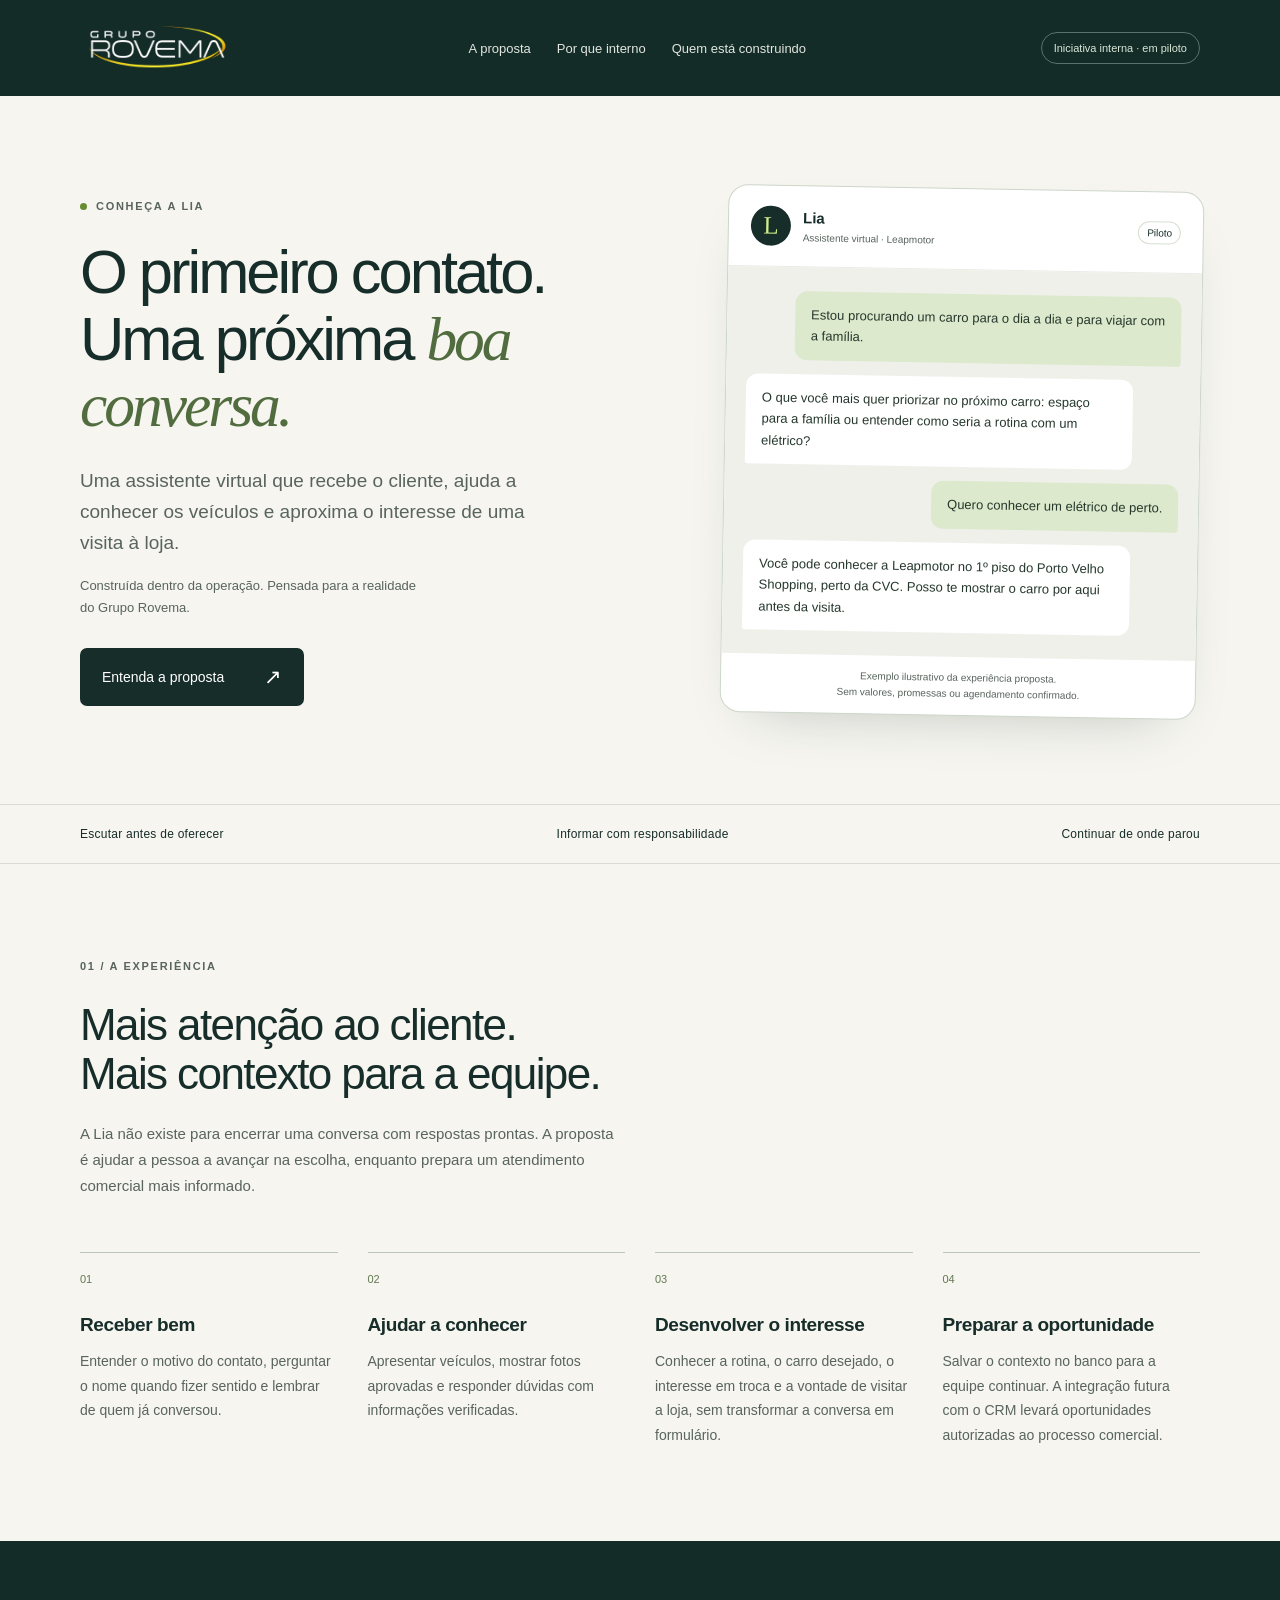
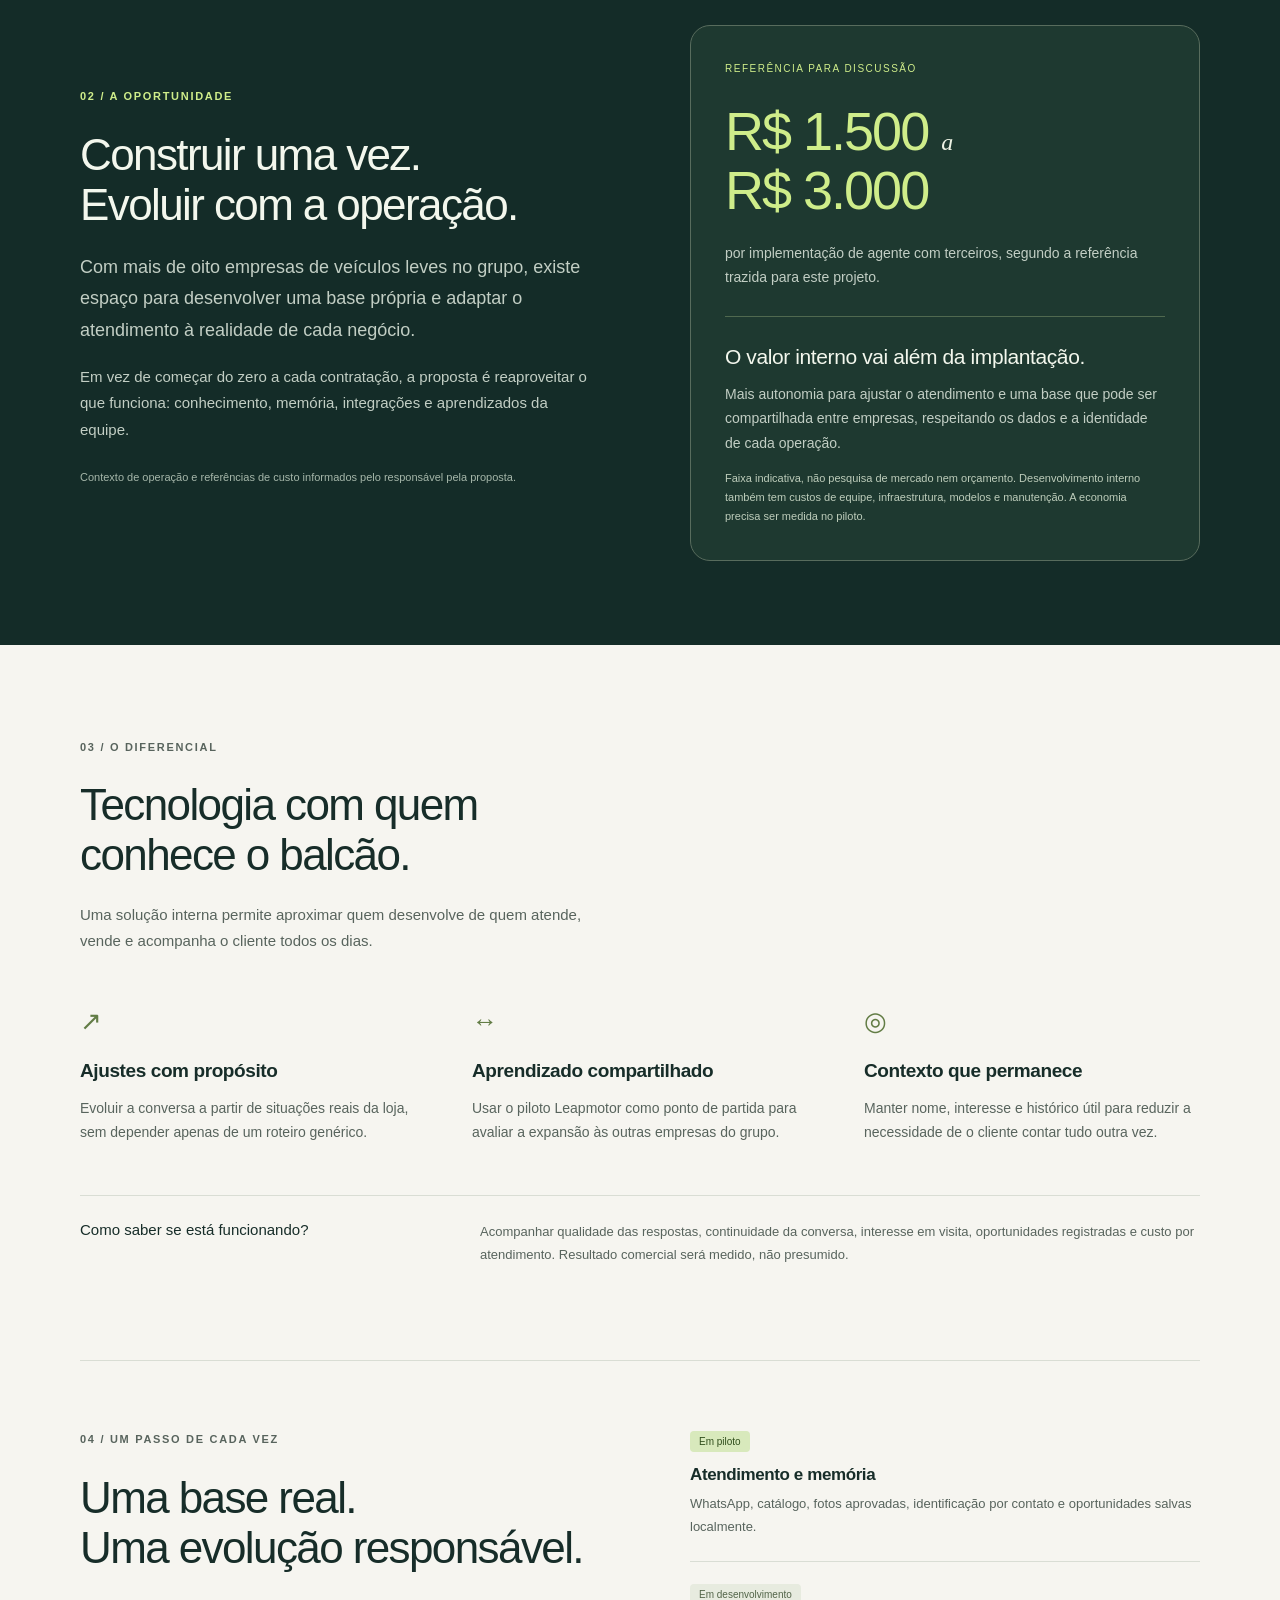
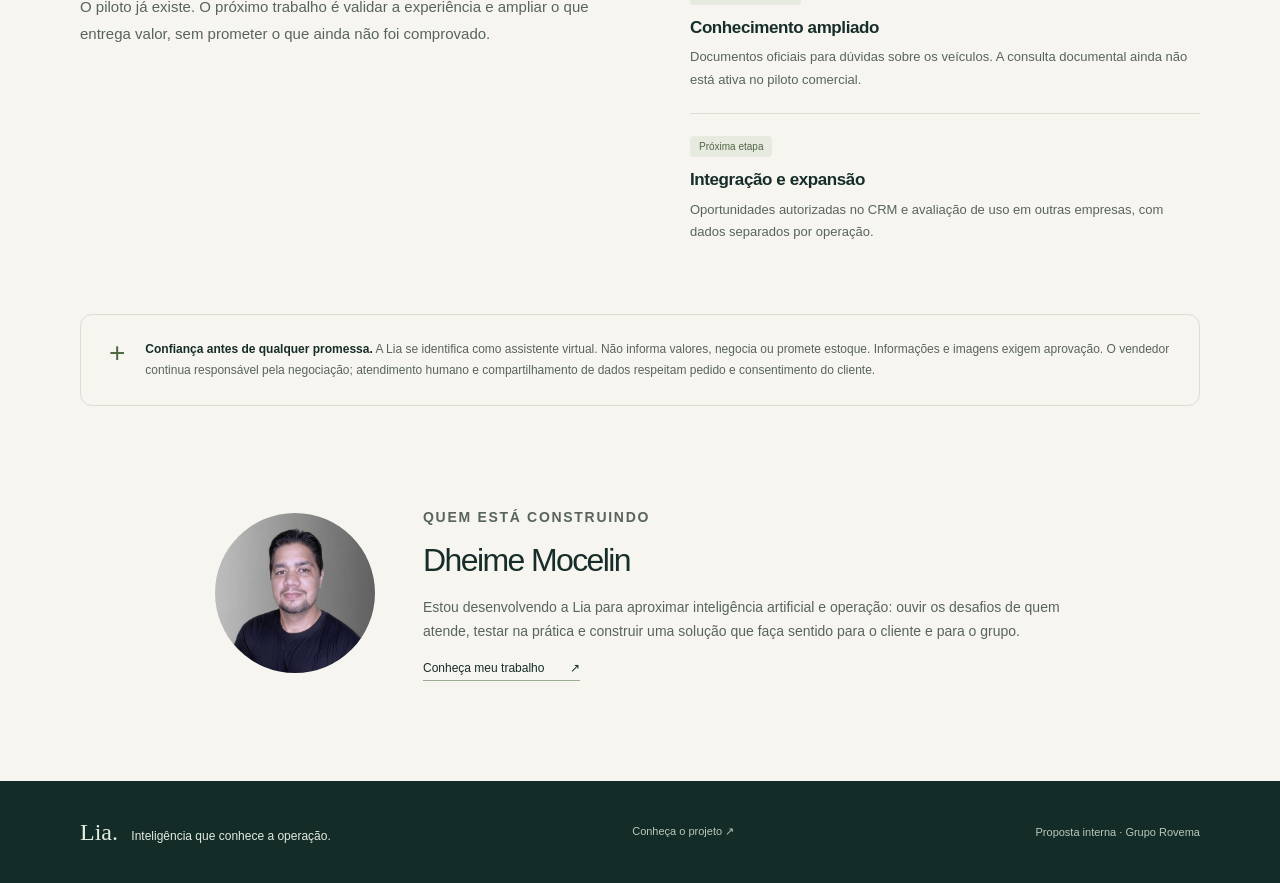
==== index.html @ 3233f300 "feat(site): present Lia value proposition for Grupo Rovema" ====
<!doctype html>
<html lang="pt-BR">
<head>
  <meta charset="utf-8">
  <meta name="viewport" content="width=device-width, initial-scale=1">
  <meta name="description" content="Lia: uma proposta de inteligência artificial desenvolvida a partir da operação para acolher clientes, apresentar veículos e preparar oportunidades no Grupo Rovema.">
  <meta name="theme-color" content="#142c28">
  <title>Lia · Inteligência que conhece a operação</title>
  <link rel="icon" href="assets/favicon.svg" type="image/svg+xml">
  <link rel="stylesheet" href="styles.css">
</head>
<body>
  <a class="skip" href="#conteudo">Pular para o conteúdo</a>
  <header class="header">
    <div class="container nav">
      <a class="brand" href="#inicio" aria-label="Grupo Rovema — início"><img src="assets/grupo-rovema.png" width="172" height="50" alt="Grupo Rovema"></a>
      <nav aria-label="Navegação principal"><a href="#proposta">A proposta</a><a href="#valor">Por que interno</a><a href="#autor">Quem está construindo</a></nav>
      <span class="project-tag">Iniciativa interna · em piloto</span>
    </div>
  </header>
  <main id="conteudo">
    <section class="hero container" id="inicio" aria-labelledby="hero-title">
      <div class="hero-copy">
        <p class="eyebrow"><span class="dot"></span> CONHEÇA A LIA</p>
        <h1 id="hero-title">O primeiro contato.<br>Uma próxima <em>boa conversa.</em></h1>
        <p class="intro">Uma assistente virtual que recebe o cliente, ajuda a conhecer os veículos e aproxima o interesse de uma visita à loja.</p>
        <p class="hero-note">Construída dentro da operação. Pensada para a realidade do Grupo Rovema.</p>
        <a class="button" href="#proposta">Entenda a proposta <span aria-hidden="true">↗</span></a>
      </div>
      <div class="conversation" aria-label="Exemplo ilustrativo de atendimento, não uma conversa real">
        <div class="chat-top"><span class="avatar" aria-hidden="true">L</span><div><strong>Lia</strong><span>Assistente virtual · Leapmotor</span></div><span class="chat-status">Piloto</span></div>
        <div class="chat-body">
          <p class="bubble client">Estou procurando um carro para o dia a dia e para viajar com a família.</p>
          <p class="bubble lia">O que você mais quer priorizar no próximo carro: espaço para a família ou entender como seria a rotina com um elétrico?</p>
          <p class="bubble client">Quero conhecer um elétrico de perto.</p>
          <p class="bubble lia">Você pode conhecer a Leapmotor no 1º piso do Porto Velho Shopping, perto da CVC. Posso te mostrar o carro por aqui antes da visita.</p>
        </div>
        <p class="chat-caption">Exemplo ilustrativo da experiência proposta.<br>Sem valores, promessas ou agendamento confirmado.</p>
      </div>
    </section>
    <div class="principles"><div class="container"><span>Escutar antes de oferecer</span><span>Informar com responsabilidade</span><span>Continuar de onde parou</span></div></div>

    <section class="section container" id="proposta" aria-labelledby="proposal-title">
      <div class="section-heading"><p class="eyebrow">01 / A EXPERIÊNCIA</p><h2 id="proposal-title">Mais atenção ao cliente.<br>Mais contexto para a equipe.</h2><p>A Lia não existe para encerrar uma conversa com respostas prontas. A proposta é ajudar a pessoa a avançar na escolha, enquanto prepara um atendimento comercial mais informado.</p></div>
      <div class="features">
        <article><span class="step">01</span><h3>Receber bem</h3><p>Entender o motivo do contato, perguntar o nome quando fizer sentido e lembrar de quem já conversou.</p></article>
        <article><span class="step">02</span><h3>Ajudar a conhecer</h3><p>Apresentar veículos, mostrar fotos aprovadas e responder dúvidas com informações verificadas.</p></article>
        <article><span class="step">03</span><h3>Desenvolver o interesse</h3><p>Conhecer a rotina, o carro desejado, o interesse em troca e a vontade de visitar a loja, sem transformar a conversa em formulário.</p></article>
        <article><span class="step">04</span><h3>Preparar a oportunidade</h3><p>Salvar o contexto no banco para a equipe continuar. A integração futura com o CRM levará oportunidades autorizadas ao processo comercial.</p></article>
      </div>
    </section>

    <section class="value-section" id="valor" aria-labelledby="value-title"><div class="container value-grid">
      <div><p class="eyebrow">02 / A OPORTUNIDADE</p><h2 id="value-title">Construir uma vez.<br>Evoluir com a operação.</h2><p class="value-intro">Com mais de oito empresas de veículos leves no grupo, existe espaço para desenvolver uma base própria e adaptar o atendimento à realidade de cada negócio.</p><p>Em vez de começar do zero a cada contratação, a proposta é reaproveitar o que funciona: conhecimento, memória, integrações e aprendizados da equipe.</p><p class="small muted-light">Contexto de operação e referências de custo informados pelo responsável pela proposta.</p></div>
      <div class="cost-panel"><p class="panel-label">REFERÊNCIA PARA DISCUSSÃO</p><div class="cost">R$ 1.500 <span>a</span><br>R$ 3.000</div><p>por implementação de agente com terceiros, segundo a referência trazida para este projeto.</p><div class="cost-rule"></div><h3>O valor interno vai além da implantação.</h3><p>Mais autonomia para ajustar o atendimento e uma base que pode ser compartilhada entre empresas, respeitando os dados e a identidade de cada operação.</p><p class="small cost-disclaimer">Faixa indicativa, não pesquisa de mercado nem orçamento. Desenvolvimento interno também tem custos de equipe, infraestrutura, modelos e manutenção. A economia precisa ser medida no piloto.</p></div>
    </div></section>

    <section class="section container" aria-labelledby="difference-title">
      <div class="section-heading"><p class="eyebrow">03 / O DIFERENCIAL</p><h2 id="difference-title">Tecnologia com quem<br>conhece o balcão.</h2><p>Uma solução interna permite aproximar quem desenvolve de quem atende, vende e acompanha o cliente todos os dias.</p></div>
      <div class="benefits"><article><span aria-hidden="true">↗</span><h3>Ajustes com propósito</h3><p>Evoluir a conversa a partir de situações reais da loja, sem depender apenas de um roteiro genérico.</p></article><article><span aria-hidden="true">↔</span><h3>Aprendizado compartilhado</h3><p>Usar o piloto Leapmotor como ponto de partida para avaliar a expansão às outras empresas do grupo.</p></article><article><span aria-hidden="true">◎</span><h3>Contexto que permanece</h3><p>Manter nome, interesse e histórico útil para reduzir a necessidade de o cliente contar tudo outra vez.</p></article></div>
      <div class="measure"><strong>Como saber se está funcionando?</strong><p>Acompanhar qualidade das respostas, continuidade da conversa, interesse em visita, oportunidades registradas e custo por atendimento. Resultado comercial será medido, não presumido.</p></div>
    </section>

    <section class="status-section container" aria-labelledby="status-title">
      <div><p class="eyebrow">04 / UM PASSO DE CADA VEZ</p><h2 id="status-title">Uma base real.<br>Uma evolução responsável.</h2><p>O piloto já existe. O próximo trabalho é validar a experiência e ampliar o que entrega valor, sem prometer o que ainda não foi comprovado.</p></div>
      <div class="status-list"><article><span class="status-label active">Em piloto</span><h3>Atendimento e memória</h3><p>WhatsApp, catálogo, fotos aprovadas, identificação por contato e oportunidades salvas localmente.</p></article><article><span class="status-label">Em desenvolvimento</span><h3>Conhecimento ampliado</h3><p>Documentos oficiais para dúvidas sobre os veículos. A consulta documental ainda não está ativa no piloto comercial.</p></article><article><span class="status-label">Próxima etapa</span><h3>Integração e expansão</h3><p>Oportunidades autorizadas no CRM e avaliação de uso em outras empresas, com dados separados por operação.</p></article></div>
    </section>

    <aside class="trust container" aria-label="Limites do atendimento"><span aria-hidden="true">+</span><p><strong>Confiança antes de qualquer promessa.</strong> A Lia se identifica como assistente virtual. Não informa valores, negocia ou promete estoque. Informações e imagens exigem aprovação. O vendedor continua responsável pela negociação; atendimento humano e compartilhamento de dados respeitam pedido e consentimento do cliente.</p></aside>

    <section class="author container" id="autor" aria-labelledby="author-title"><img src="assets/dheime-mocelin.jpg" width="160" height="160" alt="Dheime Mocelin, responsável pela proposta" loading="lazy"><div><p class="eyebrow">QUEM ESTÁ CONSTRUINDO</p><h2 id="author-title">Dheime Mocelin</h2><p>Estou desenvolvendo a Lia para aproximar inteligência artificial e operação: ouvir os desafios de quem atende, testar na prática e construir uma solução que faça sentido para o cliente e para o grupo.</p><a class="text-link" href="https://github.com/dheimemocelin" target="_blank" rel="noopener noreferrer">Conheça meu trabalho <span aria-hidden="true">↗</span></a></div></section>
  </main>
  <footer class="footer"><div class="container"><p><strong>Lia.</strong> Inteligência que conhece a operação.</p><a href="https://github.com/dheimemocelin/leap_ia_assistant" target="_blank" rel="noopener noreferrer">Conheça o projeto <span aria-hidden="true">↗</span></a><span>Proposta interna · Grupo Rovema</span></div></footer>
</body>
</html>
---- styles.css ----
:root{--paper:#f6f5f0;--ink:#172d29;--muted:#58645d;--line:#d9ddd4;--accent:#cfed8a;--dark:#142c28;--white:#fff;--radius:20px;font-family:Arial,Helvetica,sans-serif;color:var(--ink);background:var(--paper);font-synthesis:none;scroll-behavior:smooth;scroll-padding-top:24px}*{box-sizing:border-box}body{margin:0}a{color:inherit}button,a{-webkit-tap-highlight-color:transparent}a:focus-visible{outline:3px solid #718839;outline-offset:6px}img{max-width:100%;height:auto}.container{width:min(1120px,calc(100% - 64px));margin-inline:auto}.skip{position:absolute;left:16px;top:-100px;padding:12px;background:var(--white);z-index:10}.skip:focus{top:12px}.header{background:var(--dark);color:#fff}.nav{min-height:96px;display:flex;align-items:center;justify-content:space-between;gap:24px}.brand{display:flex;flex-shrink:0}.brand img{width:154px}.nav nav{display:flex;gap:26px;font-size:13px}.nav nav a{text-decoration:none;color:#e1e7df}.nav nav a:hover{text-decoration:underline;text-underline-offset:6px}.project-tag{border:1px solid #5b7169;border-radius:30px;padding:9px 12px;font-size:11px;color:#d9e7d8;white-space:nowrap}.hero{display:grid;grid-template-columns:1.2fr 1fr;gap:72px;align-items:center;padding-block:92px 88px}.eyebrow{font-size:11px;font-weight:700;letter-spacing:1.7px;line-height:1.6;margin:0 0 24px;display:flex;align-items:center;gap:9px}.dot{width:7px;height:7px;border-radius:50%;background:#688c31}h1,h2,h3,p{margin-top:0}h1{font-size:clamp(42px,4.8vw,66px);line-height:1.08;letter-spacing:-3px;font-weight:500;margin-bottom:26px}h1 em{font-family:Georgia,'Times New Roman',serif;font-weight:400;color:#516c3e}h2{font-size:clamp(32px,3.6vw,44px);line-height:1.13;letter-spacing:-1.6px;font-weight:500;margin-bottom:22px}h3{font-size:19px;line-height:1.3;font-weight:600;letter-spacing:-.4px;margin-bottom:12px}p{font-size:15px;line-height:1.75;color:var(--muted)}.intro{font-size:19px;line-height:1.65;max-width:460px;margin-bottom:16px}.hero-note{font-size:13px;max-width:350px;margin-bottom:28px}.button{display:inline-flex;align-items:center;gap:40px;padding:17px 22px;background:var(--ink);color:#fff;border-radius:7px;text-decoration:none;font-size:14px}.button:hover{background:#2a4940}.button span{font-size:21px}.conversation{border:1px solid #cdd6c9;border-radius:var(--radius);background:#fff;box-shadow:0 24px 60px -36px #233b2959;transform:rotate(1deg);overflow:hidden}.chat-top{display:flex;align-items:center;gap:12px;padding:20px 22px;border-bottom:1px solid #e9ece6}.avatar{display:grid;place-items:center;width:40px;height:40px;border-radius:50%;background:var(--ink);color:var(--accent);font-family:Georgia,serif;font-size:25px}.chat-top strong{font-size:15px}.chat-top div>span{display:block;font-size:10px;color:var(--muted);margin-top:5px}.chat-status{margin-left:auto;font-size:10px;padding:5px 8px;border:1px solid #d7dfd1;border-radius:20px}.chat-body{background:#eef0e9;padding:24px 20px;display:flex;flex-direction:column;gap:14px}.bubble{font-size:13px;line-height:1.65;margin:0;max-width:89%;padding:13px 16px;border-radius:12px;color:#26382d}.client{align-self:flex-end;background:#dce9cc;border-bottom-right-radius:3px}.lia{background:#fff;border-bottom-left-radius:3px}.chat-caption{font-size:10px;text-align:center;line-height:1.6;padding:13px 16px;margin:0}.principles{border-block:1px solid var(--line)}.principles .container{display:flex;justify-content:space-between;gap:20px;padding-block:22px;font-size:12px;letter-spacing:.25px}.section{padding-block:94px}.section-heading{max-width:610px;margin-bottom:52px}.section-heading>p:last-child{max-width:545px;margin-bottom:0}.features{display:grid;grid-template-columns:repeat(4,1fr);gap:30px}.features article{border-top:1px solid #bac5b7;padding-top:20px}.step{display:block;font-size:11px;color:#637853;margin-bottom:28px}.features p,.benefits p{font-size:14px;margin-bottom:0}.value-section{background:var(--dark);color:#f3f7ed;padding-block:84px}.value-grid{display:grid;grid-template-columns:1fr 1fr;gap:100px;align-items:center}.value-grid .eyebrow{color:var(--accent)}.value-grid>div>p{color:#c2cec4}.value-intro{font-size:18px!important}.small{font-size:11px!important;line-height:1.7}.muted-light{color:#a6b7aa!important;margin-top:25px}.cost-panel{border:1px solid #586c5d;border-radius:var(--radius);padding:34px;background:#1e3930}.panel-label{font-size:10px!important;letter-spacing:1.5px;color:var(--accent)!important}.cost{font-size:54px;line-height:1.1;letter-spacing:-2px;margin:24px 0 20px;color:var(--accent)}.cost span{font-size:24px;font-family:Georgia,serif;font-style:italic;color:#edf2e4}.cost-panel p{color:#d2ddcf;font-size:14px}.cost-panel h3{font-weight:500;font-size:21px}.cost-rule{border-top:1px solid #50694f;margin-block:26px}.cost-disclaimer{color:#becdbb!important;margin-bottom:0}.benefits{display:grid;grid-template-columns:repeat(3,1fr);gap:56px}.benefits article>span{display:block;font-size:26px;margin-bottom:22px;color:#627c45}.measure{margin-top:50px;border-top:1px solid var(--line);padding-top:25px;display:grid;grid-template-columns:1fr 2fr;gap:40px}.measure strong{font-size:15px;font-weight:500}.measure p{font-size:13px;margin:0}.status-section{border-top:1px solid var(--line);padding-block:70px;display:grid;grid-template-columns:1fr 1fr;gap:100px}.status-list article{border-bottom:1px solid var(--line);padding-bottom:22px;margin-bottom:22px}.status-list article:last-child{margin:0;border:0;padding:0}.status-label{display:inline-block;color:#526448;background:#e7ebdf;padding:5px 9px;border-radius:4px;font-size:10px;margin-bottom:12px}.status-label.active{background:#d8e9bc;color:#304e1c}.status-list h3{font-size:17px;margin-bottom:7px}.status-list p{font-size:13px;margin:0}.trust{display:flex;gap:20px;border:1px solid var(--line);border-radius:12px;padding:24px 28px}.trust>span{font-size:28px;line-height:1;color:#4e6940}.trust p{font-size:12px;margin:0}.trust strong{color:var(--ink);font-weight:600}.author{padding-block:100px;display:grid;grid-template-columns:160px 1fr;gap:48px;max-width:850px;align-items:center}.author img{border-radius:50%;aspect-ratio:1;object-fit:cover;filter:saturate(.7)}.author .eyebrow{margin-bottom:14px}.author h2{font-size:32px;margin-bottom:16px}.author p{font-size:14px}.text-link{font-size:12px;text-decoration:none;border-bottom:1px solid #9baa91;padding-bottom:5px;display:inline-flex;gap:26px}.footer{background:var(--dark);color:#e4ebdf}.footer .container{padding-block:30px;display:flex;align-items:center;justify-content:space-between;gap:20px}.footer p{color:#e4ebdf;font-size:12px;margin:0}.footer strong{font-family:Georgia,serif;font-size:24px;font-weight:400;margin-right:10px}.footer a,.footer span{font-size:11px;color:#b9c9b9}.footer a{text-decoration:none}.footer a:hover,.text-link:hover{text-decoration:underline}@media(min-width:1500px){.hero{padding-block:110px}}@media(max-width:980px){.nav nav{gap:16px}.project-tag{display:none}.hero{gap:40px}h1{letter-spacing:-2px}.features{grid-template-columns:repeat(2,1fr);row-gap:36px}.value-grid,.status-section{gap:45px}.benefits{gap:30px}.cost{font-size:47px}}@media(max-width:680px){.container{width:calc(100% - 40px)}.nav{min-height:80px;gap:14px}.brand img{width:122px}.nav nav{gap:14px}.nav nav a{font-size:11px}.nav nav a:last-child{display:none}.hero{grid-template-columns:1fr;padding-block:54px;gap:42px}.hero h1{font-size:47px;letter-spacing:-2.5px}.intro{font-size:17px}.conversation{transform:none;max-width:440px;width:100%;justify-self:center}.principles .container{flex-direction:column;gap:12px;text-align:center;padding-block:22px}.section{padding-block:60px}.section-heading{margin-bottom:35px}.features{gap:28px 22px}.features h3{font-size:17px}.features p{font-size:13px}.step{margin-bottom:18px}.value-grid,.status-section{grid-template-columns:1fr;gap:30px}.value-section{padding-block:54px}.cost-panel{padding:27px}.benefits{grid-template-columns:1fr;gap:30px}.benefits article>span{margin-bottom:12px}.measure{grid-template-columns:1fr;gap:12px;margin-top:32px}.status-section{padding-block:54px}.trust{padding:22px;gap:14px}.author{grid-template-columns:1fr;gap:24px;padding-block:64px}.author img{width:112px}.footer .container{flex-direction:column;align-items:flex-start;gap:18px}.eyebrow{font-size:10px;margin-bottom:18px}h2{font-size:34px}}@media(prefers-reduced-motion:reduce){:root{scroll-behavior:auto}}
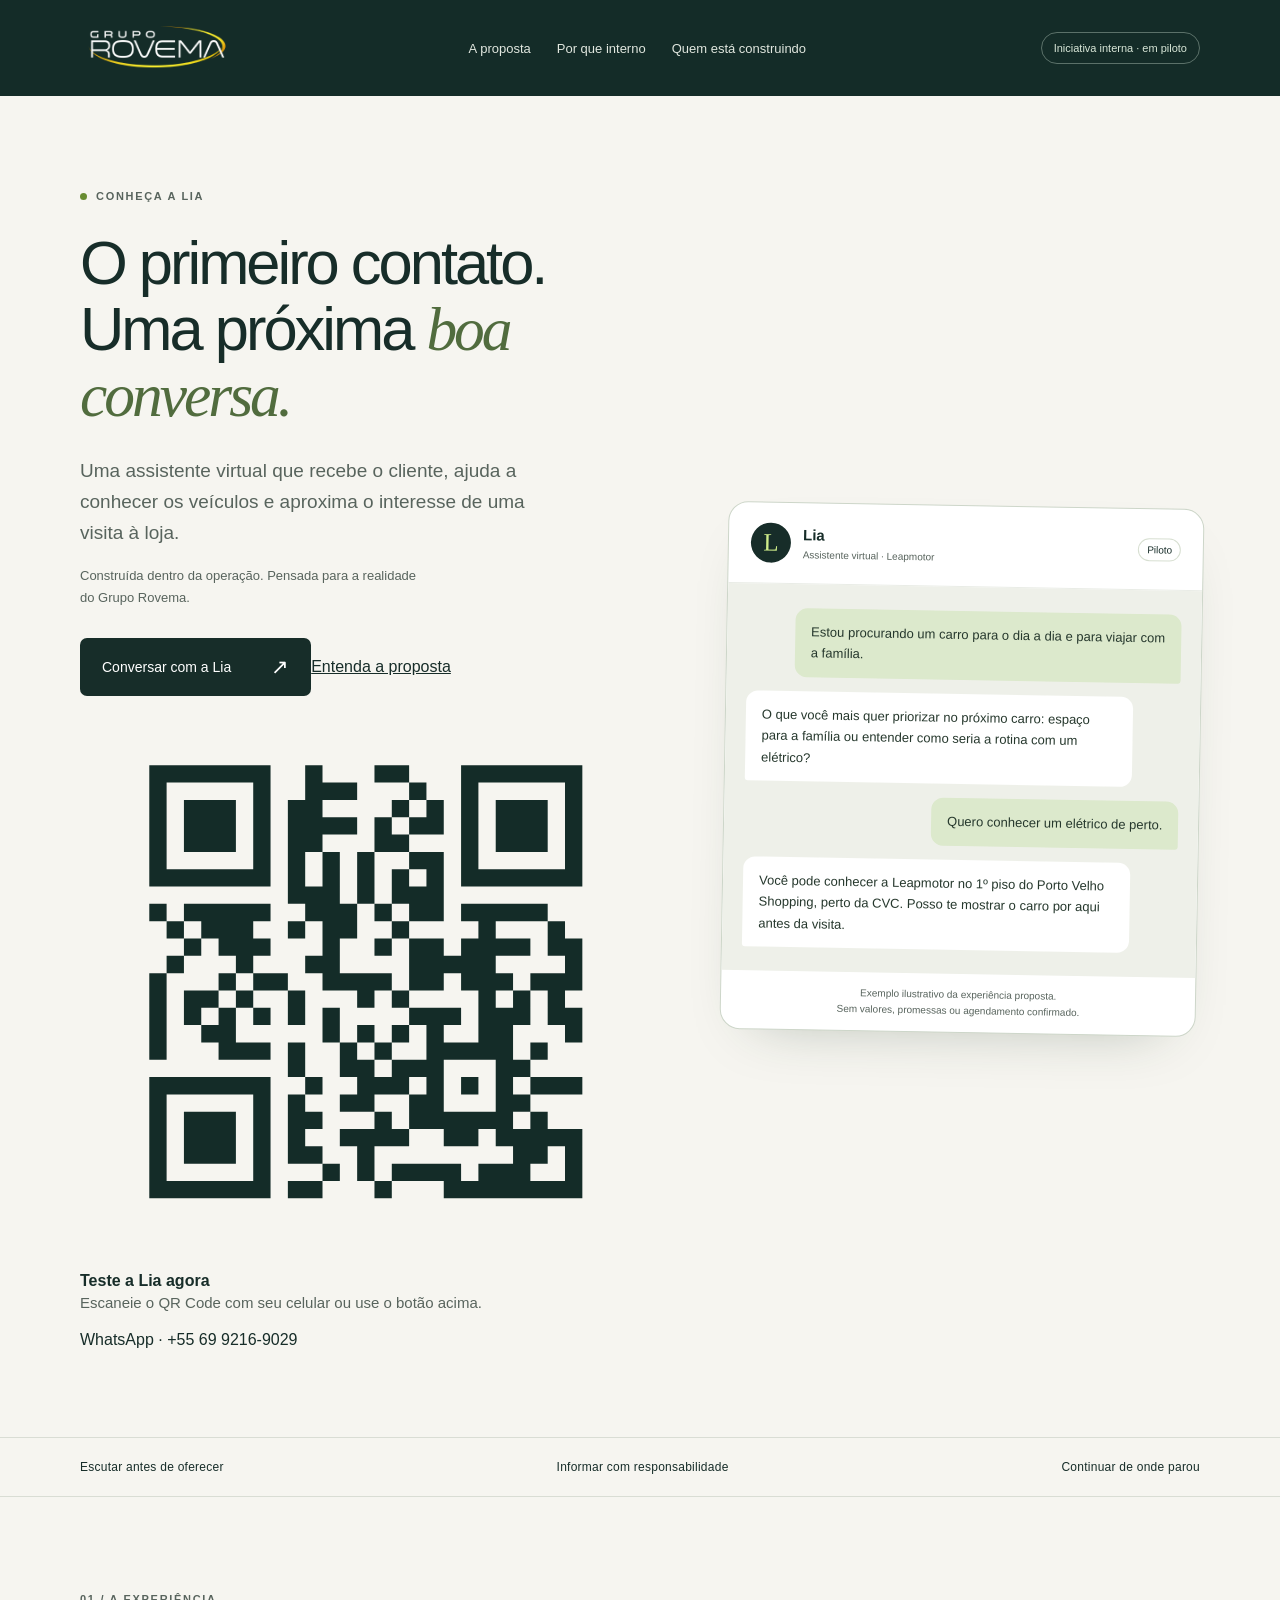
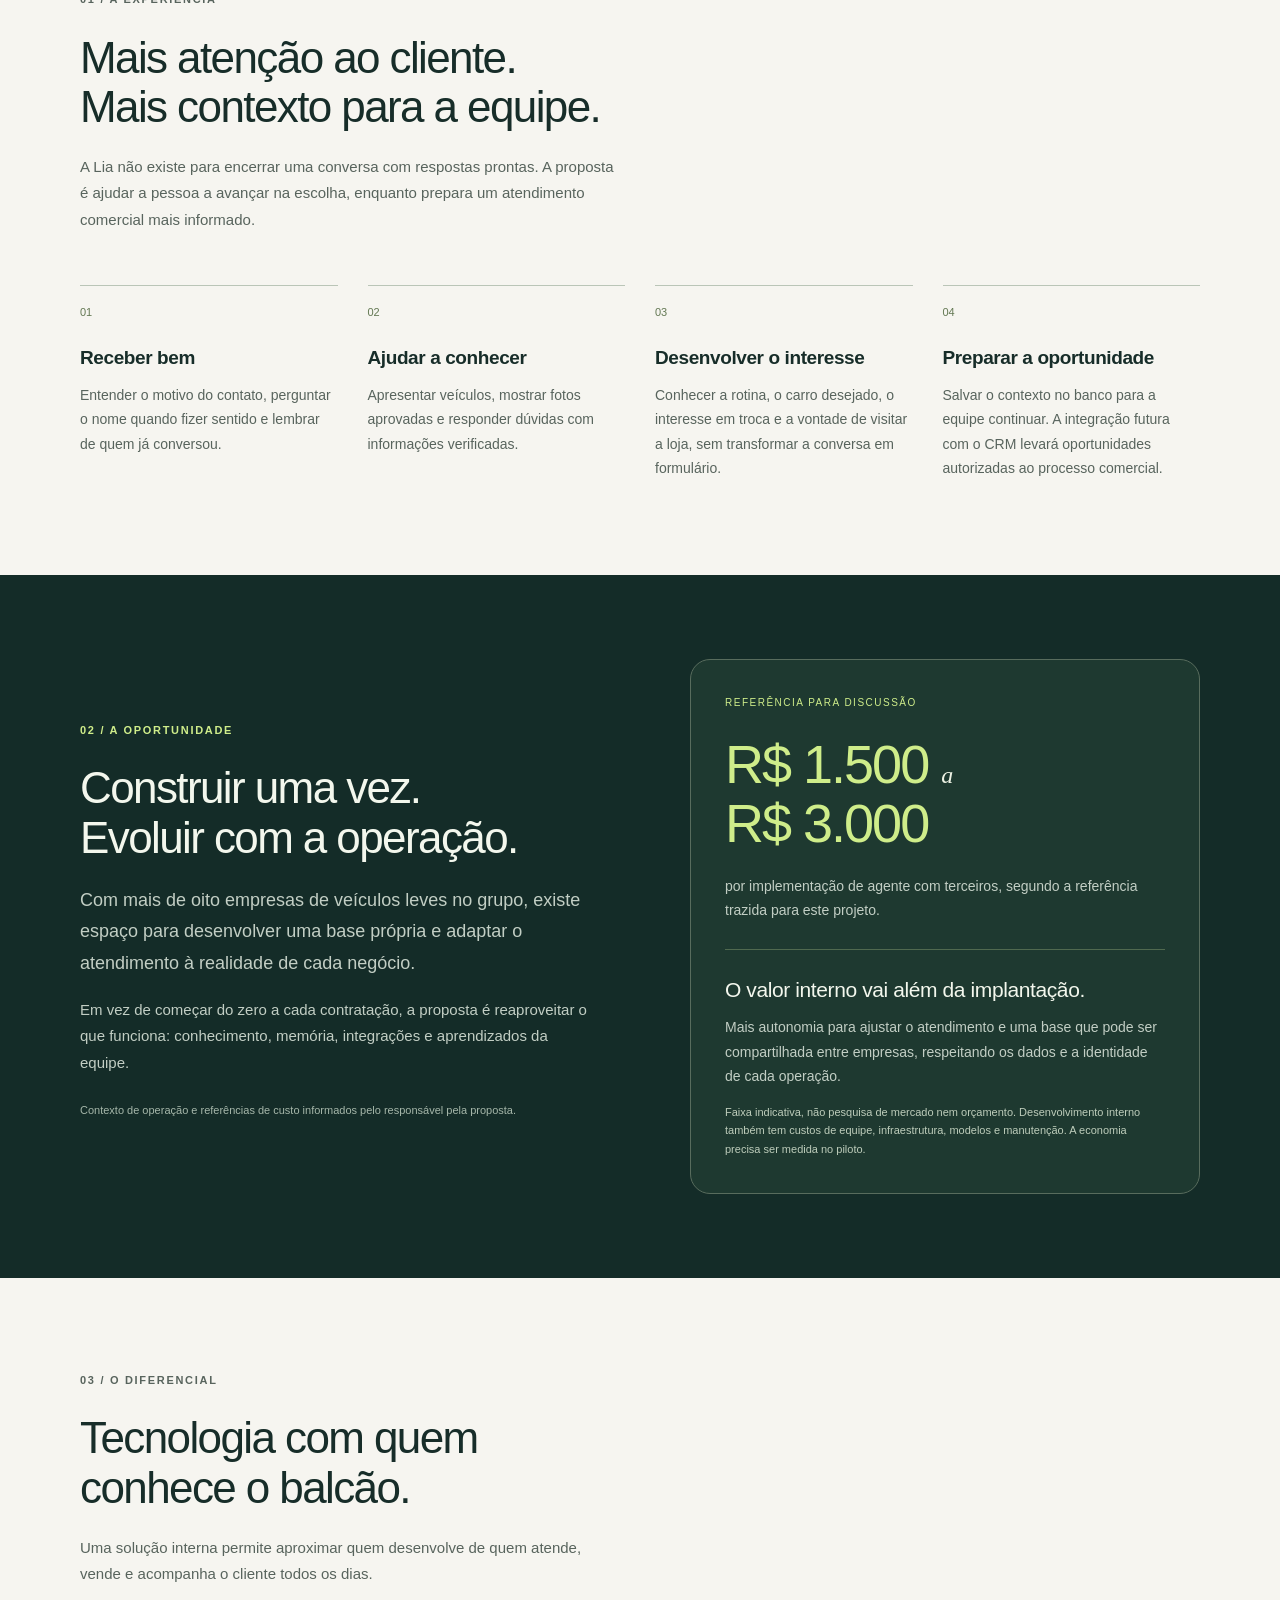
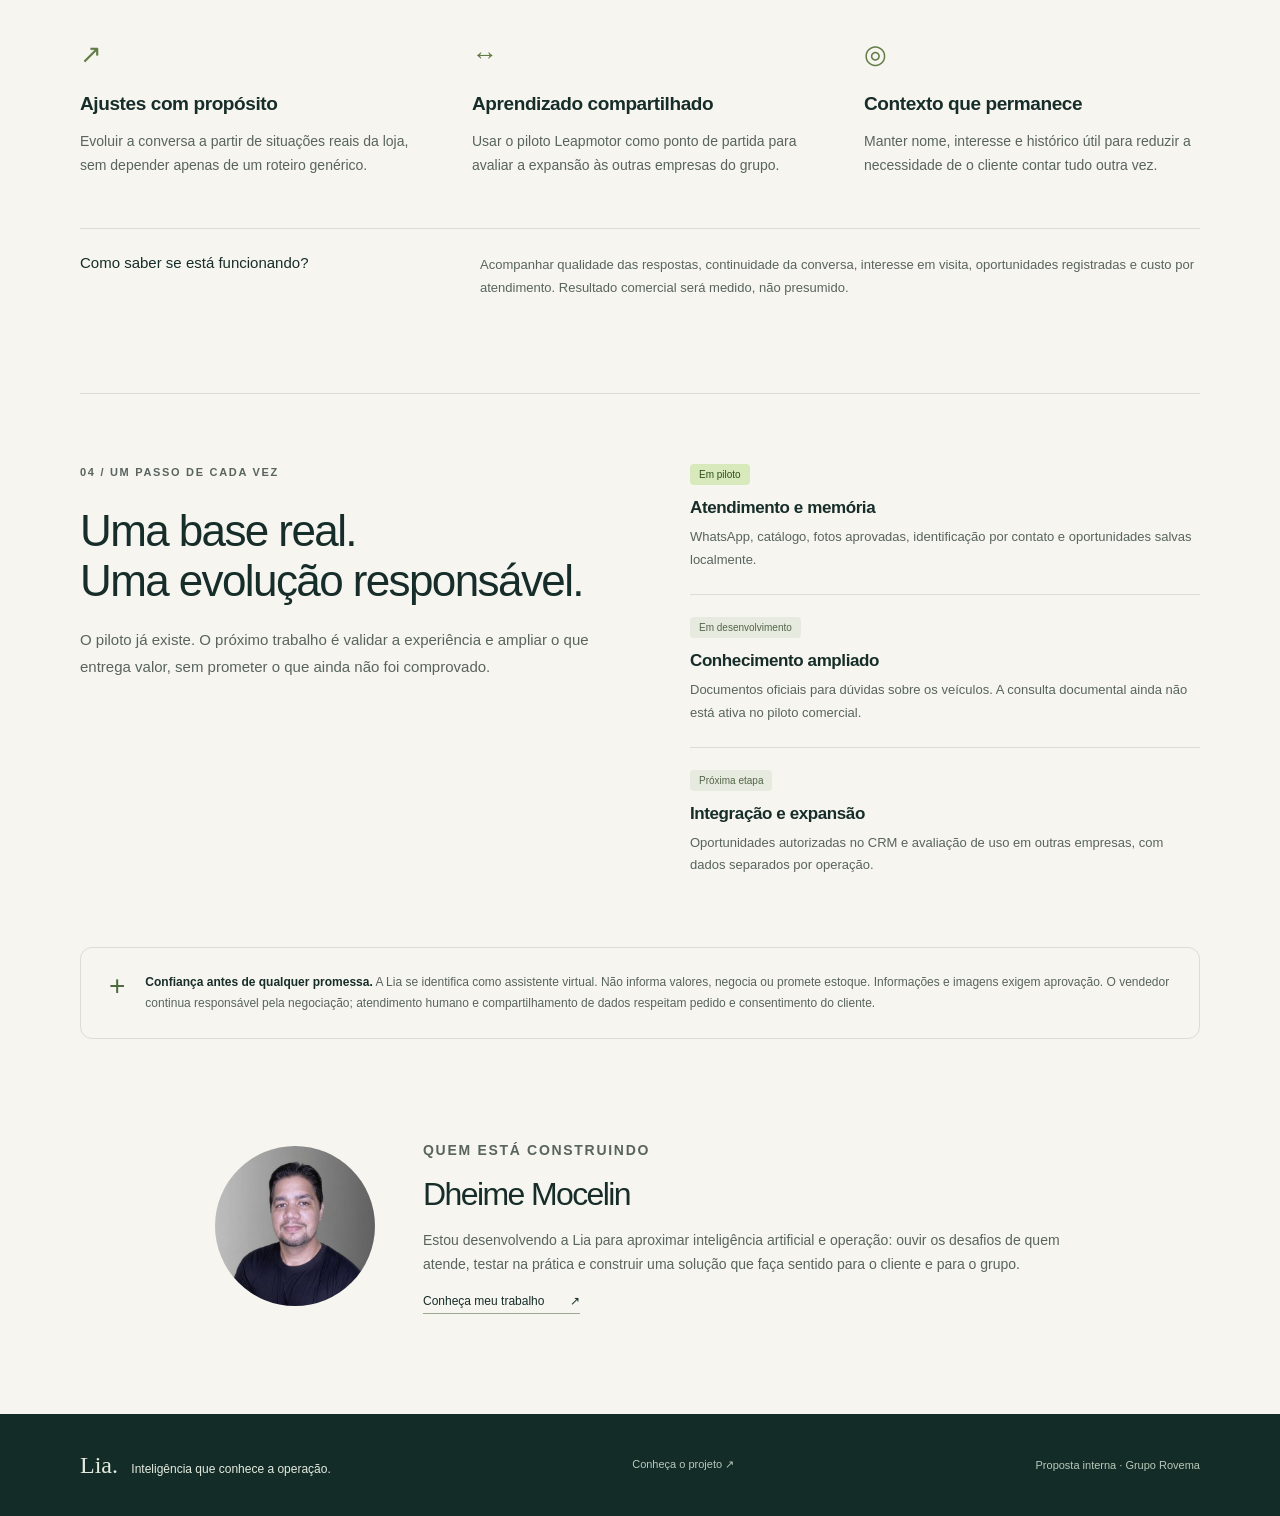
==== commit b639b014: "feat(site): display scannable Lia WhatsApp QR in hero" ====
--- a/index.html
+++ b/index.html
@@ -25,7 +25,7 @@
         <h1 id="hero-title">O primeiro contato.<br>Uma próxima <em>boa conversa.</em></h1>
         <p class="intro">Uma assistente virtual que recebe o cliente, ajuda a conhecer os veículos e aproxima o interesse de uma visita à loja.</p>
         <p class="hero-note">Construída dentro da operação. Pensada para a realidade do Grupo Rovema.</p>
-        <a class="button" href="#proposta">Entenda a proposta <span aria-hidden="true">↗</span></a>
+        <div class="hero-actions"><a class="button" href="https://wa.me/556992169029" target="_blank" rel="noopener noreferrer">Conversar com a Lia <span aria-hidden="true">↗</span></a><a class="secondary-link" href="#proposta">Entenda a proposta</a></div><div class="qr-box"><a href="https://wa.me/556992169029" target="_blank" rel="noopener noreferrer" aria-label="Escanear QR Code para testar a Lia no WhatsApp"><svg xmlns="http://www.w3.org/2000/svg" viewBox="0 0 33 33" role="img" aria-label="QR Code para conversar com Lia no WhatsApp"><path fill="#142c28" d="M4 4h7v1h-7z M13 4h1v1h-1z M17 4h2v1h-2z M22 4h7v1h-7z M4 5h1v1h-1z M10 5h1v1h-1z M13 5h3v1h-3z M19 5h1v1h-1z M22 5h1v1h-1z M28 5h1v1h-1z M4 6h1v1h-1z M6 6h3v1h-3z M10 6h1v1h-1z M12 6h2v1h-2z M18 6h1v1h-1z M20 6h1v1h-1z M22 6h1v1h-1z M24 6h3v1h-3z M28 6h1v1h-1z M4 7h1v1h-1z M6 7h3v1h-3z M10 7h1v1h-1z M12 7h4v1h-4z M17 7h1v1h-1z M19 7h2v1h-2z M22 7h1v1h-1z M24 7h3v1h-3z M28 7h1v1h-1z M4 8h1v1h-1z M6 8h3v1h-3z M10 8h1v1h-1z M12 8h2v1h-2z M17 8h2v1h-2z M22 8h1v1h-1z M24 8h3v1h-3z M28 8h1v1h-1z M4 9h1v1h-1z M10 9h1v1h-1z M12 9h1v1h-1z M14 9h1v1h-1z M16 9h1v1h-1z M19 9h2v1h-2z M22 9h1v1h-1z M28 9h1v1h-1z M4 10h7v1h-7z M12 10h1v1h-1z M14 10h1v1h-1z M16 10h1v1h-1z M18 10h1v1h-1z M20 10h1v1h-1z M22 10h7v1h-7z M12 11h3v1h-3z M16 11h1v1h-1z M18 11h3v1h-3z M4 12h1v1h-1z M6 12h5v1h-5z M13 12h3v1h-3z M17 12h1v1h-1z M19 12h2v1h-2z M22 12h5v1h-5z M5 13h1v1h-1z M7 13h3v1h-3z M12 13h1v1h-1z M14 13h2v1h-2z M18 13h1v1h-1z M23 13h1v1h-1z M27 13h1v1h-1z M6 14h1v1h-1z M8 14h3v1h-3z M14 14h1v1h-1z M17 14h1v1h-1z M19 14h2v1h-2z M22 14h4v1h-4z M27 14h2v1h-2z M5 15h1v1h-1z M9 15h1v1h-1z M13 15h2v1h-2z M19 15h5v1h-5z M28 15h1v1h-1z M4 16h1v1h-1z M8 16h1v1h-1z M10 16h2v1h-2z M14 16h4v1h-4z M19 16h2v1h-2z M22 16h3v1h-3z M26 16h3v1h-3z M4 17h1v1h-1z M6 17h2v1h-2z M9 17h1v1h-1z M12 17h1v1h-1z M16 17h1v1h-1z M18 17h1v1h-1z M23 17h1v1h-1z M25 17h1v1h-1z M27 17h1v1h-1z M4 18h1v1h-1z M6 18h1v1h-1z M8 18h1v1h-1z M10 18h1v1h-1z M12 18h1v1h-1z M14 18h1v1h-1z M19 18h3v1h-3z M23 18h3v1h-3z M27 18h2v1h-2z M4 19h1v1h-1z M7 19h2v1h-2z M14 19h1v1h-1z M16 19h1v1h-1z M18 19h1v1h-1z M20 19h1v1h-1z M23 19h2v1h-2z M28 19h1v1h-1z M4 20h1v1h-1z M8 20h3v1h-3z M12 20h1v1h-1z M15 20h1v1h-1z M17 20h1v1h-1z M20 20h5v1h-5z M26 20h1v1h-1z M12 21h1v1h-1z M15 21h2v1h-2z M18 21h3v1h-3z M24 21h2v1h-2z M4 22h7v1h-7z M13 22h1v1h-1z M16 22h3v1h-3z M20 22h1v1h-1z M22 22h1v1h-1z M24 22h1v1h-1z M26 22h3v1h-3z M4 23h1v1h-1z M10 23h1v1h-1z M12 23h1v1h-1z M15 23h2v1h-2z M19 23h2v1h-2z M24 23h2v1h-2z M4 24h1v1h-1z M6 24h3v1h-3z M10 24h1v1h-1z M12 24h2v1h-2z M17 24h1v1h-1z M19 24h6v1h-6z M26 24h1v1h-1z M4 25h1v1h-1z M6 25h3v1h-3z M10 25h1v1h-1z M12 25h1v1h-1z M15 25h4v1h-4z M21 25h2v1h-2z M24 25h5v1h-5z M4 26h1v1h-1z M6 26h3v1h-3z M10 26h1v1h-1z M12 26h2v1h-2z M16 26h1v1h-1z M25 26h2v1h-2z M28 26h1v1h-1z M4 27h1v1h-1z M10 27h1v1h-1z M14 27h1v1h-1z M16 27h1v1h-1z M18 27h4v1h-4z M23 27h3v1h-3z M28 27h1v1h-1z M4 28h7v1h-7z M12 28h2v1h-2z M17 28h1v1h-1z M21 28h8v1h-8z"/></svg></a><div><strong>Teste a Lia agora</strong><p>Escaneie o QR Code com seu celular ou use o botão acima.</p><span>WhatsApp · +55 69 9216-9029</span></div></div>
       </div>
       <div class="conversation" aria-label="Exemplo ilustrativo de atendimento, não uma conversa real">
         <div class="chat-top"><span class="avatar" aria-hidden="true">L</span><div><strong>Lia</strong><span>Assistente virtual · Leapmotor</span></div><span class="chat-status">Piloto</span></div>
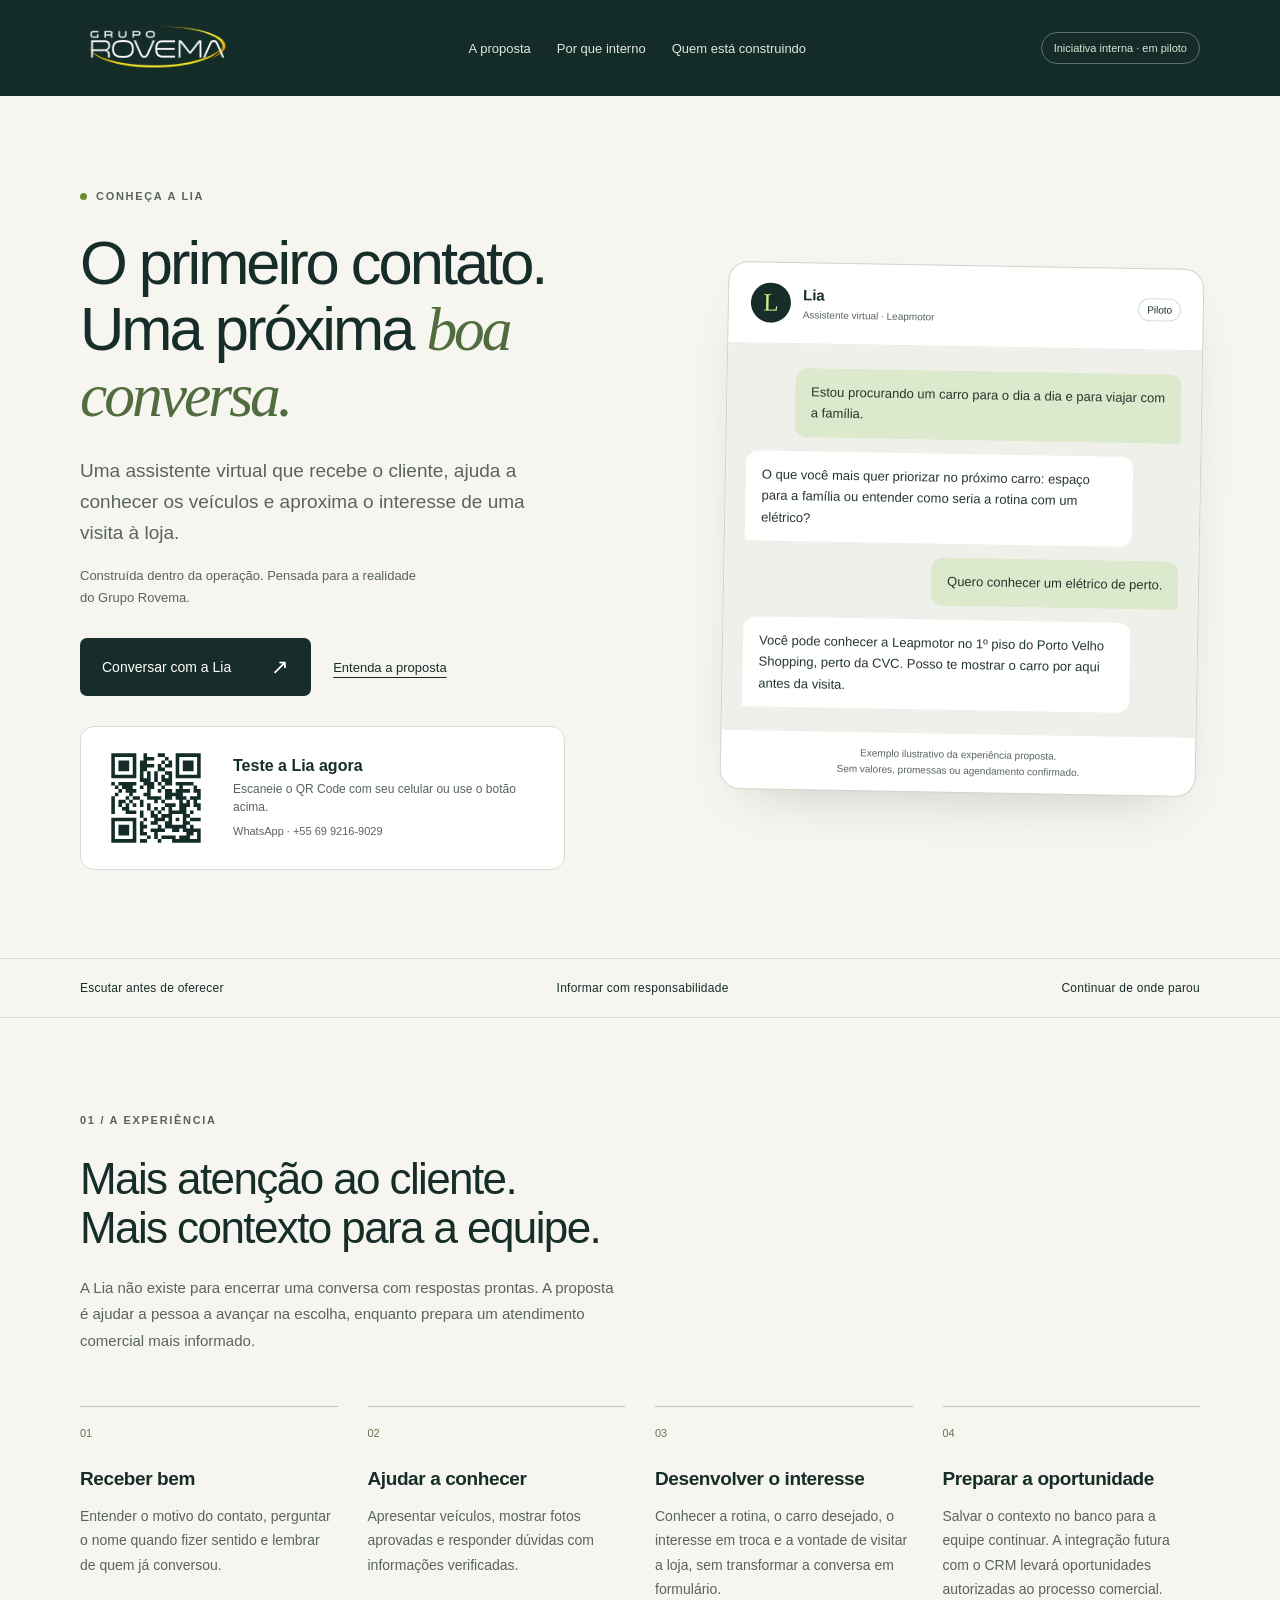
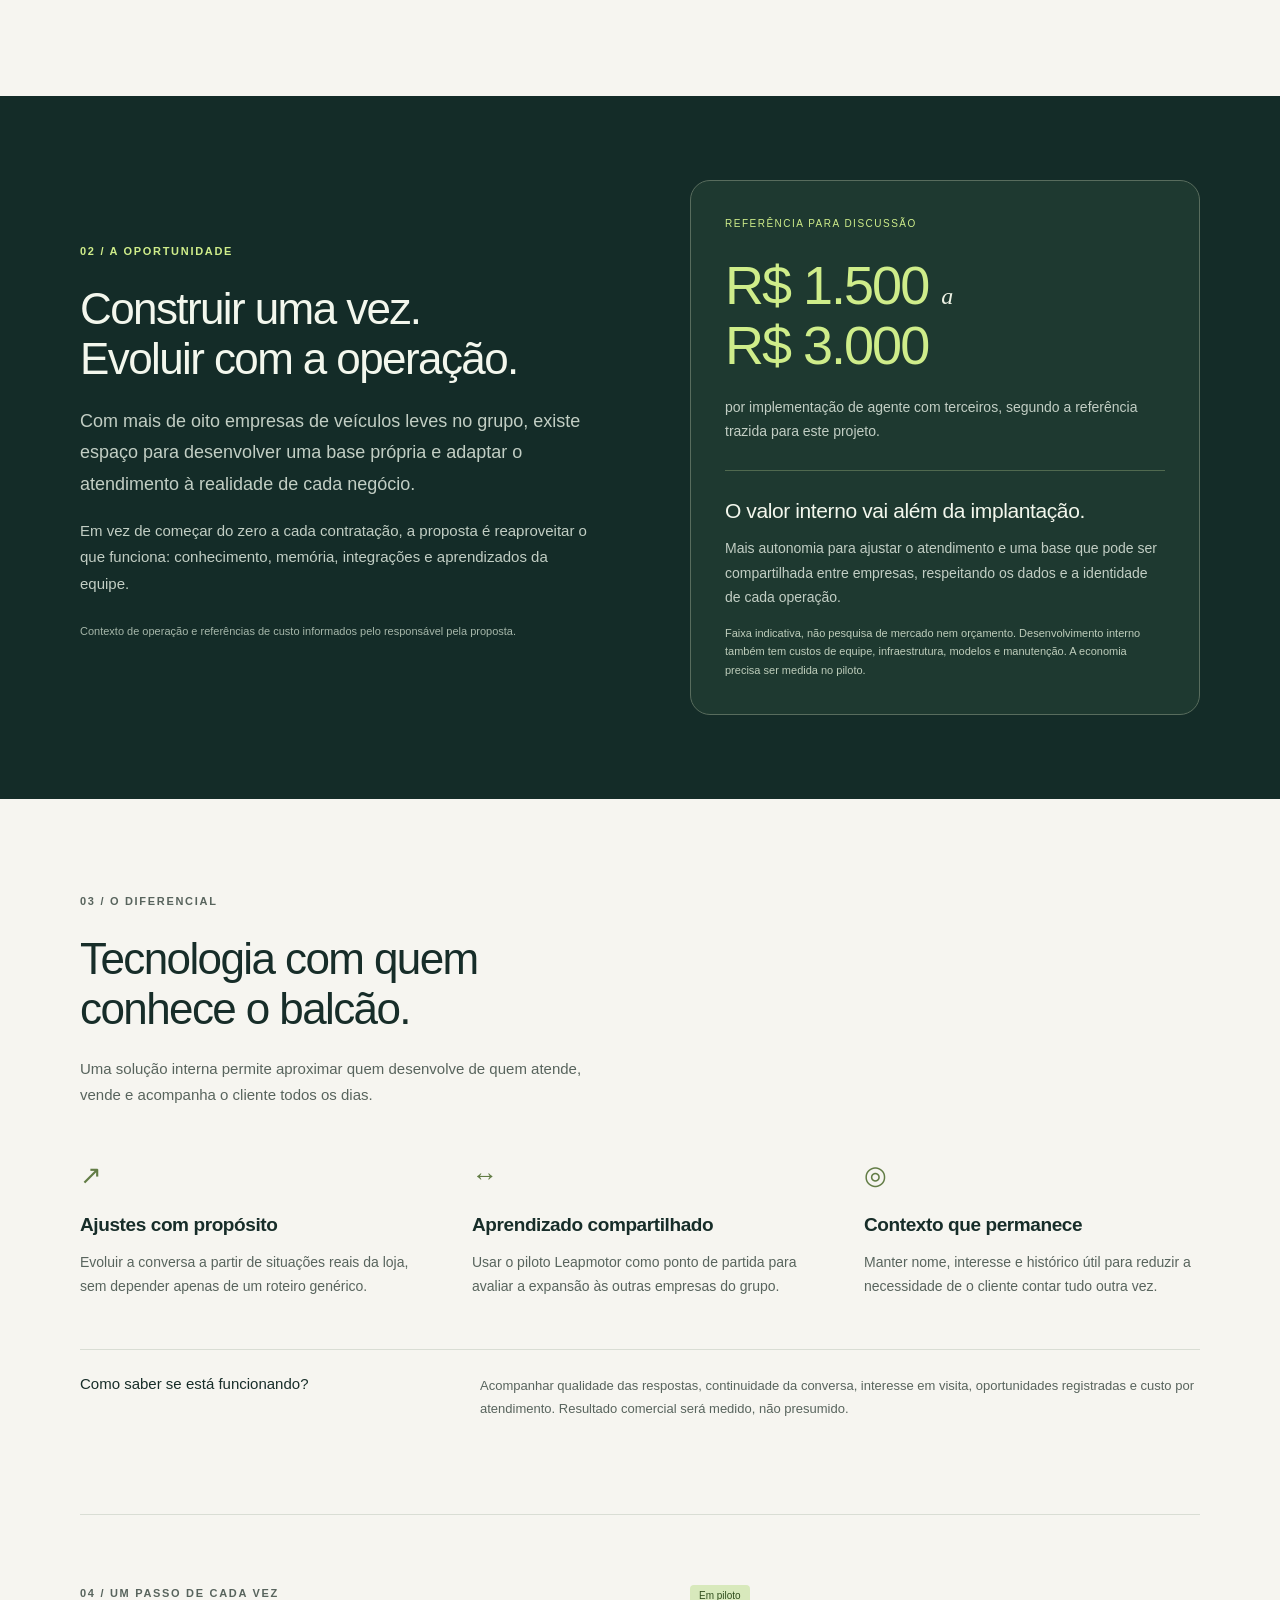
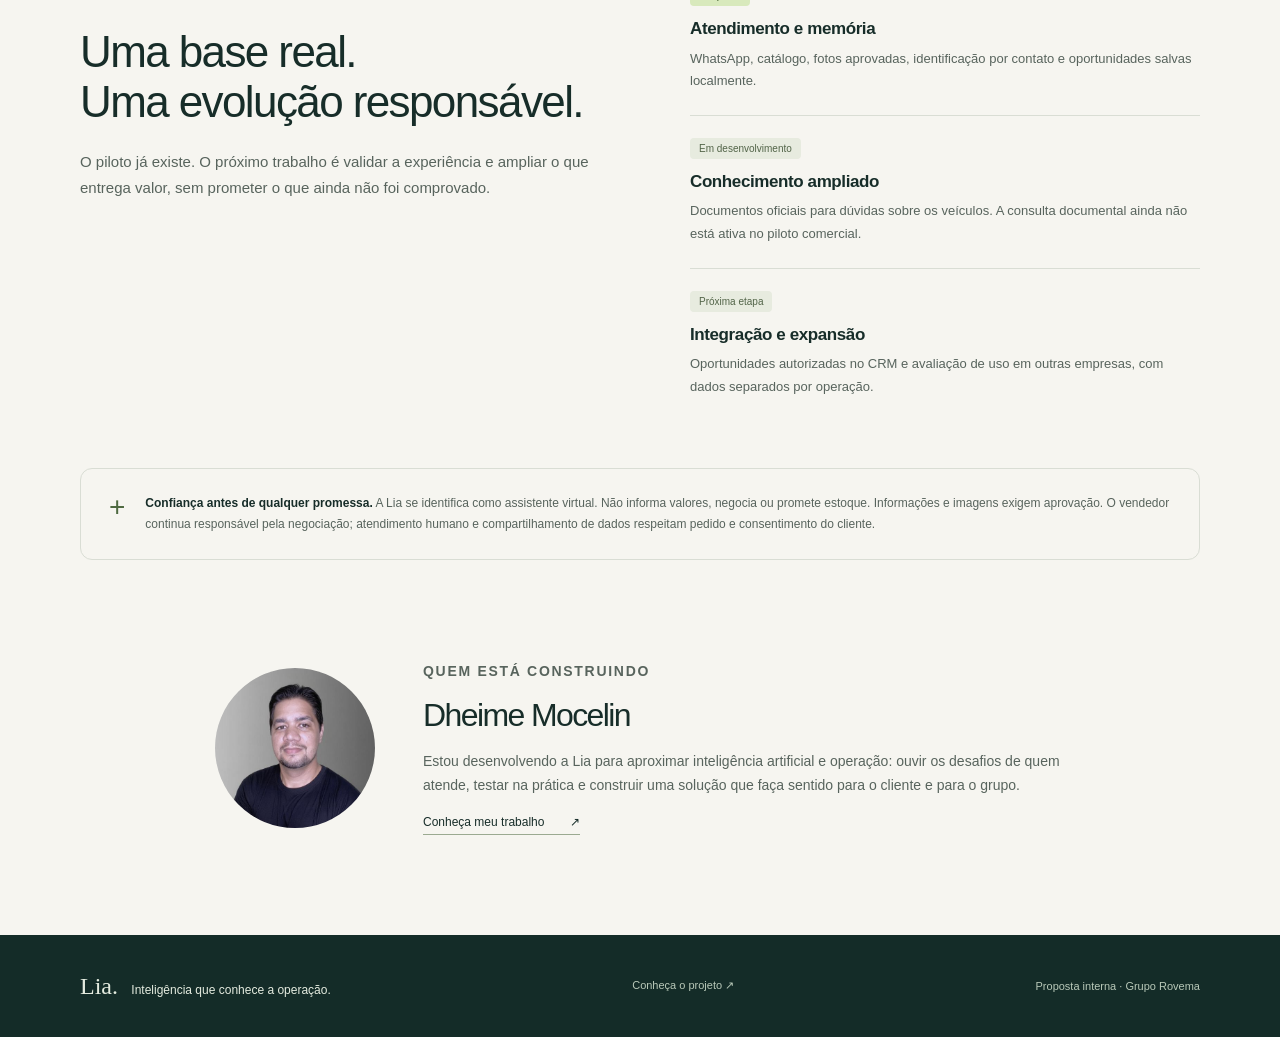
==== commit 4fcb4ecf: "fix(site): replace mock QR path with encoded WhatsApp QR matrix" ====
--- a/index.html
+++ b/index.html
@@ -25,7 +25,7 @@
         <h1 id="hero-title">O primeiro contato.<br>Uma próxima <em>boa conversa.</em></h1>
         <p class="intro">Uma assistente virtual que recebe o cliente, ajuda a conhecer os veículos e aproxima o interesse de uma visita à loja.</p>
         <p class="hero-note">Construída dentro da operação. Pensada para a realidade do Grupo Rovema.</p>
-        <div class="hero-actions"><a class="button" href="https://wa.me/556992169029" target="_blank" rel="noopener noreferrer">Conversar com a Lia <span aria-hidden="true">↗</span></a><a class="secondary-link" href="#proposta">Entenda a proposta</a></div><div class="qr-box"><a href="https://wa.me/556992169029" target="_blank" rel="noopener noreferrer" aria-label="Escanear QR Code para testar a Lia no WhatsApp"><svg xmlns="http://www.w3.org/2000/svg" viewBox="0 0 33 33" role="img" aria-label="QR Code para conversar com Lia no WhatsApp"><path fill="#142c28" d="M4 4h7v1h-7z M13 4h1v1h-1z M17 4h2v1h-2z M22 4h7v1h-7z M4 5h1v1h-1z M10 5h1v1h-1z M13 5h3v1h-3z M19 5h1v1h-1z M22 5h1v1h-1z M28 5h1v1h-1z M4 6h1v1h-1z M6 6h3v1h-3z M10 6h1v1h-1z M12 6h2v1h-2z M18 6h1v1h-1z M20 6h1v1h-1z M22 6h1v1h-1z M24 6h3v1h-3z M28 6h1v1h-1z M4 7h1v1h-1z M6 7h3v1h-3z M10 7h1v1h-1z M12 7h4v1h-4z M17 7h1v1h-1z M19 7h2v1h-2z M22 7h1v1h-1z M24 7h3v1h-3z M28 7h1v1h-1z M4 8h1v1h-1z M6 8h3v1h-3z M10 8h1v1h-1z M12 8h2v1h-2z M17 8h2v1h-2z M22 8h1v1h-1z M24 8h3v1h-3z M28 8h1v1h-1z M4 9h1v1h-1z M10 9h1v1h-1z M12 9h1v1h-1z M14 9h1v1h-1z M16 9h1v1h-1z M19 9h2v1h-2z M22 9h1v1h-1z M28 9h1v1h-1z M4 10h7v1h-7z M12 10h1v1h-1z M14 10h1v1h-1z M16 10h1v1h-1z M18 10h1v1h-1z M20 10h1v1h-1z M22 10h7v1h-7z M12 11h3v1h-3z M16 11h1v1h-1z M18 11h3v1h-3z M4 12h1v1h-1z M6 12h5v1h-5z M13 12h3v1h-3z M17 12h1v1h-1z M19 12h2v1h-2z M22 12h5v1h-5z M5 13h1v1h-1z M7 13h3v1h-3z M12 13h1v1h-1z M14 13h2v1h-2z M18 13h1v1h-1z M23 13h1v1h-1z M27 13h1v1h-1z M6 14h1v1h-1z M8 14h3v1h-3z M14 14h1v1h-1z M17 14h1v1h-1z M19 14h2v1h-2z M22 14h4v1h-4z M27 14h2v1h-2z M5 15h1v1h-1z M9 15h1v1h-1z M13 15h2v1h-2z M19 15h5v1h-5z M28 15h1v1h-1z M4 16h1v1h-1z M8 16h1v1h-1z M10 16h2v1h-2z M14 16h4v1h-4z M19 16h2v1h-2z M22 16h3v1h-3z M26 16h3v1h-3z M4 17h1v1h-1z M6 17h2v1h-2z M9 17h1v1h-1z M12 17h1v1h-1z M16 17h1v1h-1z M18 17h1v1h-1z M23 17h1v1h-1z M25 17h1v1h-1z M27 17h1v1h-1z M4 18h1v1h-1z M6 18h1v1h-1z M8 18h1v1h-1z M10 18h1v1h-1z M12 18h1v1h-1z M14 18h1v1h-1z M19 18h3v1h-3z M23 18h3v1h-3z M27 18h2v1h-2z M4 19h1v1h-1z M7 19h2v1h-2z M14 19h1v1h-1z M16 19h1v1h-1z M18 19h1v1h-1z M20 19h1v1h-1z M23 19h2v1h-2z M28 19h1v1h-1z M4 20h1v1h-1z M8 20h3v1h-3z M12 20h1v1h-1z M15 20h1v1h-1z M17 20h1v1h-1z M20 20h5v1h-5z M26 20h1v1h-1z M12 21h1v1h-1z M15 21h2v1h-2z M18 21h3v1h-3z M24 21h2v1h-2z M4 22h7v1h-7z M13 22h1v1h-1z M16 22h3v1h-3z M20 22h1v1h-1z M22 22h1v1h-1z M24 22h1v1h-1z M26 22h3v1h-3z M4 23h1v1h-1z M10 23h1v1h-1z M12 23h1v1h-1z M15 23h2v1h-2z M19 23h2v1h-2z M24 23h2v1h-2z M4 24h1v1h-1z M6 24h3v1h-3z M10 24h1v1h-1z M12 24h2v1h-2z M17 24h1v1h-1z M19 24h6v1h-6z M26 24h1v1h-1z M4 25h1v1h-1z M6 25h3v1h-3z M10 25h1v1h-1z M12 25h1v1h-1z M15 25h4v1h-4z M21 25h2v1h-2z M24 25h5v1h-5z M4 26h1v1h-1z M6 26h3v1h-3z M10 26h1v1h-1z M12 26h2v1h-2z M16 26h1v1h-1z M25 26h2v1h-2z M28 26h1v1h-1z M4 27h1v1h-1z M10 27h1v1h-1z M14 27h1v1h-1z M16 27h1v1h-1z M18 27h4v1h-4z M23 27h3v1h-3z M28 27h1v1h-1z M4 28h7v1h-7z M12 28h2v1h-2z M17 28h1v1h-1z M21 28h8v1h-8z"/></svg></a><div><strong>Teste a Lia agora</strong><p>Escaneie o QR Code com seu celular ou use o botão acima.</p><span>WhatsApp · +55 69 9216-9029</span></div></div>
+        <div class="hero-actions"><a class="button" href="https://wa.me/556992169029" target="_blank" rel="noopener noreferrer">Conversar com a Lia <span aria-hidden="true">↗</span></a><a class="secondary-link" href="#proposta">Entenda a proposta</a></div><div class="qr-box"><a href="https://wa.me/556992169029" target="_blank" rel="noopener noreferrer" aria-label="Escanear QR Code para testar a Lia no WhatsApp"><svg xmlns="http://www.w3.org/2000/svg" viewBox="0 0 33 33" role="img" aria-label="QR Code para conversar com Lia no WhatsApp"><path fill="#142c28" d="M4 4h1v1h-1zM5 4h1v1h-1zM6 4h1v1h-1zM7 4h1v1h-1zM8 4h1v1h-1zM9 4h1v1h-1zM10 4h1v1h-1zM13 4h1v1h-1zM17 4h1v1h-1zM18 4h1v1h-1zM22 4h1v1h-1zM23 4h1v1h-1zM24 4h1v1h-1zM25 4h1v1h-1zM26 4h1v1h-1zM27 4h1v1h-1zM28 4h1v1h-1zM4 5h1v1h-1zM10 5h1v1h-1zM13 5h1v1h-1zM14 5h1v1h-1zM15 5h1v1h-1zM19 5h1v1h-1zM22 5h1v1h-1zM28 5h1v1h-1zM4 6h1v1h-1zM6 6h1v1h-1zM7 6h1v1h-1zM8 6h1v1h-1zM10 6h1v1h-1zM12 6h1v1h-1zM13 6h1v1h-1zM18 6h1v1h-1zM20 6h1v1h-1zM22 6h1v1h-1zM24 6h1v1h-1zM25 6h1v1h-1zM26 6h1v1h-1zM28 6h1v1h-1zM4 7h1v1h-1zM6 7h1v1h-1zM7 7h1v1h-1zM8 7h1v1h-1zM10 7h1v1h-1zM12 7h1v1h-1zM13 7h1v1h-1zM14 7h1v1h-1zM15 7h1v1h-1zM17 7h1v1h-1zM19 7h1v1h-1zM20 7h1v1h-1zM22 7h1v1h-1zM24 7h1v1h-1zM25 7h1v1h-1zM26 7h1v1h-1zM28 7h1v1h-1zM4 8h1v1h-1zM6 8h1v1h-1zM7 8h1v1h-1zM8 8h1v1h-1zM10 8h1v1h-1zM12 8h1v1h-1zM13 8h1v1h-1zM17 8h1v1h-1zM18 8h1v1h-1zM22 8h1v1h-1zM24 8h1v1h-1zM25 8h1v1h-1zM26 8h1v1h-1zM28 8h1v1h-1zM4 9h1v1h-1zM10 9h1v1h-1zM12 9h1v1h-1zM14 9h1v1h-1zM16 9h1v1h-1zM19 9h1v1h-1zM20 9h1v1h-1zM22 9h1v1h-1zM28 9h1v1h-1zM4 10h1v1h-1zM5 10h1v1h-1zM6 10h1v1h-1zM7 10h1v1h-1zM8 10h1v1h-1zM9 10h1v1h-1zM10 10h1v1h-1zM12 10h1v1h-1zM14 10h1v1h-1zM16 10h1v1h-1zM18 10h1v1h-1zM20 10h1v1h-1zM22 10h1v1h-1zM23 10h1v1h-1zM24 10h1v1h-1zM25 10h1v1h-1zM26 10h1v1h-1zM27 10h1v1h-1zM28 10h1v1h-1zM12 11h1v1h-1zM13 11h1v1h-1zM14 11h1v1h-1zM16 11h1v1h-1zM18 11h1v1h-1zM19 11h1v1h-1zM20 11h1v1h-1zM4 12h1v1h-1zM6 12h1v1h-1zM7 12h1v1h-1zM8 12h1v1h-1zM9 12h1v1h-1zM10 12h1v1h-1zM13 12h1v1h-1zM14 12h1v1h-1zM15 12h1v1h-1zM17 12h1v1h-1zM19 12h1v1h-1zM20 12h1v1h-1zM22 12h1v1h-1zM23 12h1v1h-1zM24 12h1v1h-1zM25 12h1v1h-1zM26 12h1v1h-1zM5 13h1v1h-1zM7 13h1v1h-1zM8 13h1v1h-1zM9 13h1v1h-1zM12 13h1v1h-1zM14 13h1v1h-1zM15 13h1v1h-1zM18 13h1v1h-1zM23 13h1v1h-1zM27 13h1v1h-1zM6 14h1v1h-1zM8 14h1v1h-1zM9 14h1v1h-1zM10 14h1v1h-1zM14 14h1v1h-1zM17 14h1v1h-1zM19 14h1v1h-1zM20 14h1v1h-1zM22 14h1v1h-1zM23 14h1v1h-1zM24 14h1v1h-1zM25 14h1v1h-1zM27 14h1v1h-1zM28 14h1v1h-1zM5 15h1v1h-1zM9 15h1v1h-1zM13 15h1v1h-1zM14 15h1v1h-1zM19 15h1v1h-1zM20 15h1v1h-1zM21 15h1v1h-1zM22 15h1v1h-1zM23 15h1v1h-1zM28 15h1v1h-1zM4 16h1v1h-1zM8 16h1v1h-1zM10 16h1v1h-1zM11 16h1v1h-1zM14 16h1v1h-1zM15 16h1v1h-1zM16 16h1v1h-1zM17 16h1v1h-1zM19 16h1v1h-1zM20 16h1v1h-1zM22 16h1v1h-1zM23 16h1v1h-1zM24 16h1v1h-1zM26 16h1v1h-1zM27 16h1v1h-1zM28 16h1v1h-1zM4 17h1v1h-1zM6 17h1v1h-1zM7 17h1v1h-1zM9 17h1v1h-1zM12 17h1v1h-1zM16 17h1v1h-1zM18 17h1v1h-1zM23 17h1v1h-1zM25 17h1v1h-1zM27 17h1v1h-1zM4 18h1v1h-1zM6 18h1v1h-1zM8 18h1v1h-1zM10 18h1v1h-1zM12 18h1v1h-1zM14 18h1v1h-1zM19 18h1v1h-1zM20 18h1v1h-1zM21 18h1v1h-1zM23 18h1v1h-1zM24 18h1v1h-1zM25 18h1v1h-1zM27 18h1v1h-1zM28 18h1v1h-1zM4 19h1v1h-1zM7 19h1v1h-1zM8 19h1v1h-1zM14 19h1v1h-1zM16 19h1v1h-1zM18 19h1v1h-1zM20 19h1v1h-1zM23 19h1v1h-1zM24 19h1v1h-1zM28 19h1v1h-1zM4 20h1v1h-1zM8 20h1v1h-1zM9 20h1v1h-1zM10 20h1v1h-1zM12 20h1v1h-1zM15 20h1v1h-1zM17 20h1v1h-1zM20 20h1v1h-1zM21 20h1v1h-1zM22 20h1v1h-1zM23 20h1v1h-1zM24 20h1v1h-1zM26 20h1v1h-1zM12 21h1v1h-1zM15 21h1v1h-1zM16 21h1v1h-1zM18 21h1v1h-1zM19 21h1v1h-1zM20 21h1v1h-1zM24 21h1v1h-1zM25 21h1v1h-1zM4 22h1v1h-1zM5 22h1v1h-1zM6 22h1v1h-1zM7 22h1v1h-1zM8 22h1v1h-1zM9 22h1v1h-1zM10 22h1v1h-1zM13 22h1v1h-1zM16 22h1v1h-1zM17 22h1v1h-1zM18 22h1v1h-1zM20 22h1v1h-1zM22 22h1v1h-1zM24 22h1v1h-1zM26 22h1v1h-1zM27 22h1v1h-1zM28 22h1v1h-1zM4 23h1v1h-1zM10 23h1v1h-1zM12 23h1v1h-1zM15 23h1v1h-1zM16 23h1v1h-1zM19 23h1v1h-1zM20 23h1v1h-1zM24 23h1v1h-1zM25 23h1v1h-1zM4 24h1v1h-1zM6 24h1v1h-1zM7 24h1v1h-1zM8 24h1v1h-1zM10 24h1v1h-1zM12 24h1v1h-1zM13 24h1v1h-1zM17 24h1v1h-1zM19 24h1v1h-1zM20 24h1v1h-1zM21 24h1v1h-1zM22 24h1v1h-1zM23 24h1v1h-1zM24 24h1v1h-1zM26 24h1v1h-1zM4 25h1v1h-1zM6 25h1v1h-1zM7 25h1v1h-1zM8 25h1v1h-1zM10 25h1v1h-1zM12 25h1v1h-1zM15 25h1v1h-1zM16 25h1v1h-1zM17 25h1v1h-1zM18 25h1v1h-1zM21 25h1v1h-1zM22 25h1v1h-1zM24 25h1v1h-1zM25 25h1v1h-1zM26 25h1v1h-1zM27 25h1v1h-1zM28 25h1v1h-1zM4 26h1v1h-1zM6 26h1v1h-1zM7 26h1v1h-1zM8 26h1v1h-1zM10 26h1v1h-1zM12 26h1v1h-1zM13 26h1v1h-1zM16 26h1v1h-1zM25 26h1v1h-1zM26 26h1v1h-1zM28 26h1v1h-1zM4 27h1v1h-1zM10 27h1v1h-1zM14 27h1v1h-1zM16 27h1v1h-1zM18 27h1v1h-1zM19 27h1v1h-1zM20 27h1v1h-1zM21 27h1v1h-1zM23 27h1v1h-1zM24 27h1v1h-1zM25 27h1v1h-1zM28 27h1v1h-1zM4 28h1v1h-1zM5 28h1v1h-1zM6 28h1v1h-1zM7 28h1v1h-1zM8 28h1v1h-1zM9 28h1v1h-1zM10 28h1v1h-1zM12 28h1v1h-1zM13 28h1v1h-1zM17 28h1v1h-1zM21 28h1v1h-1zM22 28h1v1h-1zM23 28h1v1h-1zM24 28h1v1h-1zM25 28h1v1h-1zM26 28h1v1h-1zM27 28h1v1h-1zM28 28h1v1h-1z"/></svg></a><div><strong>Teste a Lia agora</strong><p>Escaneie o QR Code com seu celular ou use o botão acima.</p><span>WhatsApp · +55 69 9216-9029</span></div></div>
       </div>
       <div class="conversation" aria-label="Exemplo ilustrativo de atendimento, não uma conversa real">
         <div class="chat-top"><span class="avatar" aria-hidden="true">L</span><div><strong>Lia</strong><span>Assistente virtual · Leapmotor</span></div><span class="chat-status">Piloto</span></div>
--- a/styles.css
+++ b/styles.css
@@ -1 +1,4 @@
 :root{--paper:#f6f5f0;--ink:#172d29;--muted:#58645d;--line:#d9ddd4;--accent:#cfed8a;--dark:#142c28;--white:#fff;--radius:20px;font-family:Arial,Helvetica,sans-serif;color:var(--ink);background:var(--paper);font-synthesis:none;scroll-behavior:smooth;scroll-padding-top:24px}*{box-sizing:border-box}body{margin:0}a{color:inherit}button,a{-webkit-tap-highlight-color:transparent}a:focus-visible{outline:3px solid #718839;outline-offset:6px}img{max-width:100%;height:auto}.container{width:min(1120px,calc(100% - 64px));margin-inline:auto}.skip{position:absolute;left:16px;top:-100px;padding:12px;background:var(--white);z-index:10}.skip:focus{top:12px}.header{background:var(--dark);color:#fff}.nav{min-height:96px;display:flex;align-items:center;justify-content:space-between;gap:24px}.brand{display:flex;flex-shrink:0}.brand img{width:154px}.nav nav{display:flex;gap:26px;font-size:13px}.nav nav a{text-decoration:none;color:#e1e7df}.nav nav a:hover{text-decoration:underline;text-underline-offset:6px}.project-tag{border:1px solid #5b7169;border-radius:30px;padding:9px 12px;font-size:11px;color:#d9e7d8;white-space:nowrap}.hero{display:grid;grid-template-columns:1.2fr 1fr;gap:72px;align-items:center;padding-block:92px 88px}.eyebrow{font-size:11px;font-weight:700;letter-spacing:1.7px;line-height:1.6;margin:0 0 24px;display:flex;align-items:center;gap:9px}.dot{width:7px;height:7px;border-radius:50%;background:#688c31}h1,h2,h3,p{margin-top:0}h1{font-size:clamp(42px,4.8vw,66px);line-height:1.08;letter-spacing:-3px;font-weight:500;margin-bottom:26px}h1 em{font-family:Georgia,'Times New Roman',serif;font-weight:400;color:#516c3e}h2{font-size:clamp(32px,3.6vw,44px);line-height:1.13;letter-spacing:-1.6px;font-weight:500;margin-bottom:22px}h3{font-size:19px;line-height:1.3;font-weight:600;letter-spacing:-.4px;margin-bottom:12px}p{font-size:15px;line-height:1.75;color:var(--muted)}.intro{font-size:19px;line-height:1.65;max-width:460px;margin-bottom:16px}.hero-note{font-size:13px;max-width:350px;margin-bottom:28px}.button{display:inline-flex;align-items:center;gap:40px;padding:17px 22px;background:var(--ink);color:#fff;border-radius:7px;text-decoration:none;font-size:14px}.button:hover{background:#2a4940}.button span{font-size:21px}.conversation{border:1px solid #cdd6c9;border-radius:var(--radius);background:#fff;box-shadow:0 24px 60px -36px #233b2959;transform:rotate(1deg);overflow:hidden}.chat-top{display:flex;align-items:center;gap:12px;padding:20px 22px;border-bottom:1px solid #e9ece6}.avatar{display:grid;place-items:center;width:40px;height:40px;border-radius:50%;background:var(--ink);color:var(--accent);font-family:Georgia,serif;font-size:25px}.chat-top strong{font-size:15px}.chat-top div>span{display:block;font-size:10px;color:var(--muted);margin-top:5px}.chat-status{margin-left:auto;font-size:10px;padding:5px 8px;border:1px solid #d7dfd1;border-radius:20px}.chat-body{background:#eef0e9;padding:24px 20px;display:flex;flex-direction:column;gap:14px}.bubble{font-size:13px;line-height:1.65;margin:0;max-width:89%;padding:13px 16px;border-radius:12px;color:#26382d}.client{align-self:flex-end;background:#dce9cc;border-bottom-right-radius:3px}.lia{background:#fff;border-bottom-left-radius:3px}.chat-caption{font-size:10px;text-align:center;line-height:1.6;padding:13px 16px;margin:0}.principles{border-block:1px solid var(--line)}.principles .container{display:flex;justify-content:space-between;gap:20px;padding-block:22px;font-size:12px;letter-spacing:.25px}.section{padding-block:94px}.section-heading{max-width:610px;margin-bottom:52px}.section-heading>p:last-child{max-width:545px;margin-bottom:0}.features{display:grid;grid-template-columns:repeat(4,1fr);gap:30px}.features article{border-top:1px solid #bac5b7;padding-top:20px}.step{display:block;font-size:11px;color:#637853;margin-bottom:28px}.features p,.benefits p{font-size:14px;margin-bottom:0}.value-section{background:var(--dark);color:#f3f7ed;padding-block:84px}.value-grid{display:grid;grid-template-columns:1fr 1fr;gap:100px;align-items:center}.value-grid .eyebrow{color:var(--accent)}.value-grid>div>p{color:#c2cec4}.value-intro{font-size:18px!important}.small{font-size:11px!important;line-height:1.7}.muted-light{color:#a6b7aa!important;margin-top:25px}.cost-panel{border:1px solid #586c5d;border-radius:var(--radius);padding:34px;background:#1e3930}.panel-label{font-size:10px!important;letter-spacing:1.5px;color:var(--accent)!important}.cost{font-size:54px;line-height:1.1;letter-spacing:-2px;margin:24px 0 20px;color:var(--accent)}.cost span{font-size:24px;font-family:Georgia,serif;font-style:italic;color:#edf2e4}.cost-panel p{color:#d2ddcf;font-size:14px}.cost-panel h3{font-weight:500;font-size:21px}.cost-rule{border-top:1px solid #50694f;margin-block:26px}.cost-disclaimer{color:#becdbb!important;margin-bottom:0}.benefits{display:grid;grid-template-columns:repeat(3,1fr);gap:56px}.benefits article>span{display:block;font-size:26px;margin-bottom:22px;color:#627c45}.measure{margin-top:50px;border-top:1px solid var(--line);padding-top:25px;display:grid;grid-template-columns:1fr 2fr;gap:40px}.measure strong{font-size:15px;font-weight:500}.measure p{font-size:13px;margin:0}.status-section{border-top:1px solid var(--line);padding-block:70px;display:grid;grid-template-columns:1fr 1fr;gap:100px}.status-list article{border-bottom:1px solid var(--line);padding-bottom:22px;margin-bottom:22px}.status-list article:last-child{margin:0;border:0;padding:0}.status-label{display:inline-block;color:#526448;background:#e7ebdf;padding:5px 9px;border-radius:4px;font-size:10px;margin-bottom:12px}.status-label.active{background:#d8e9bc;color:#304e1c}.status-list h3{font-size:17px;margin-bottom:7px}.status-list p{font-size:13px;margin:0}.trust{display:flex;gap:20px;border:1px solid var(--line);border-radius:12px;padding:24px 28px}.trust>span{font-size:28px;line-height:1;color:#4e6940}.trust p{font-size:12px;margin:0}.trust strong{color:var(--ink);font-weight:600}.author{padding-block:100px;display:grid;grid-template-columns:160px 1fr;gap:48px;max-width:850px;align-items:center}.author img{border-radius:50%;aspect-ratio:1;object-fit:cover;filter:saturate(.7)}.author .eyebrow{margin-bottom:14px}.author h2{font-size:32px;margin-bottom:16px}.author p{font-size:14px}.text-link{font-size:12px;text-decoration:none;border-bottom:1px solid #9baa91;padding-bottom:5px;display:inline-flex;gap:26px}.footer{background:var(--dark);color:#e4ebdf}.footer .container{padding-block:30px;display:flex;align-items:center;justify-content:space-between;gap:20px}.footer p{color:#e4ebdf;font-size:12px;margin:0}.footer strong{font-family:Georgia,serif;font-size:24px;font-weight:400;margin-right:10px}.footer a,.footer span{font-size:11px;color:#b9c9b9}.footer a{text-decoration:none}.footer a:hover,.text-link:hover{text-decoration:underline}@media(min-width:1500px){.hero{padding-block:110px}}@media(max-width:980px){.nav nav{gap:16px}.project-tag{display:none}.hero{gap:40px}h1{letter-spacing:-2px}.features{grid-template-columns:repeat(2,1fr);row-gap:36px}.value-grid,.status-section{gap:45px}.benefits{gap:30px}.cost{font-size:47px}}@media(max-width:680px){.container{width:calc(100% - 40px)}.nav{min-height:80px;gap:14px}.brand img{width:122px}.nav nav{gap:14px}.nav nav a{font-size:11px}.nav nav a:last-child{display:none}.hero{grid-template-columns:1fr;padding-block:54px;gap:42px}.hero h1{font-size:47px;letter-spacing:-2.5px}.intro{font-size:17px}.conversation{transform:none;max-width:440px;width:100%;justify-self:center}.principles .container{flex-direction:column;gap:12px;text-align:center;padding-block:22px}.section{padding-block:60px}.section-heading{margin-bottom:35px}.features{gap:28px 22px}.features h3{font-size:17px}.features p{font-size:13px}.step{margin-bottom:18px}.value-grid,.status-section{grid-template-columns:1fr;gap:30px}.value-section{padding-block:54px}.cost-panel{padding:27px}.benefits{grid-template-columns:1fr;gap:30px}.benefits article>span{margin-bottom:12px}.measure{grid-template-columns:1fr;gap:12px;margin-top:32px}.status-section{padding-block:54px}.trust{padding:22px;gap:14px}.author{grid-template-columns:1fr;gap:24px;padding-block:64px}.author img{width:112px}.footer .container{flex-direction:column;align-items:flex-start;gap:18px}.eyebrow{font-size:10px;margin-bottom:18px}h2{font-size:34px}}@media(prefers-reduced-motion:reduce){:root{scroll-behavior:auto}}
+
+/* Convite para experimentar o piloto — QR Code em SVG, sem dependências externas */
+.hero-actions{display:flex;align-items:center;gap:22px;flex-wrap:wrap}.secondary-link{font-size:13px;text-underline-offset:5px}.qr-box{display:flex;align-items:center;gap:18px;margin-top:30px;border:1px solid var(--line);border-radius:14px;background:#fff;padding:12px 16px;max-width:485px}.qr-box>a{display:block;flex:none;width:118px;height:118px;background:#fff}.qr-box svg{display:block;width:100%;height:100%}.qr-box strong{font-size:16px;color:var(--ink)}.qr-box p{font-size:12px;line-height:1.5;margin:5px 0}.qr-box span{font-size:11px;color:var(--muted)}@media(max-width:680px){.qr-box{gap:12px;padding:12px}.qr-box>a{width:105px;height:105px}.qr-box strong{font-size:14px}.qr-box p{font-size:11px}}
